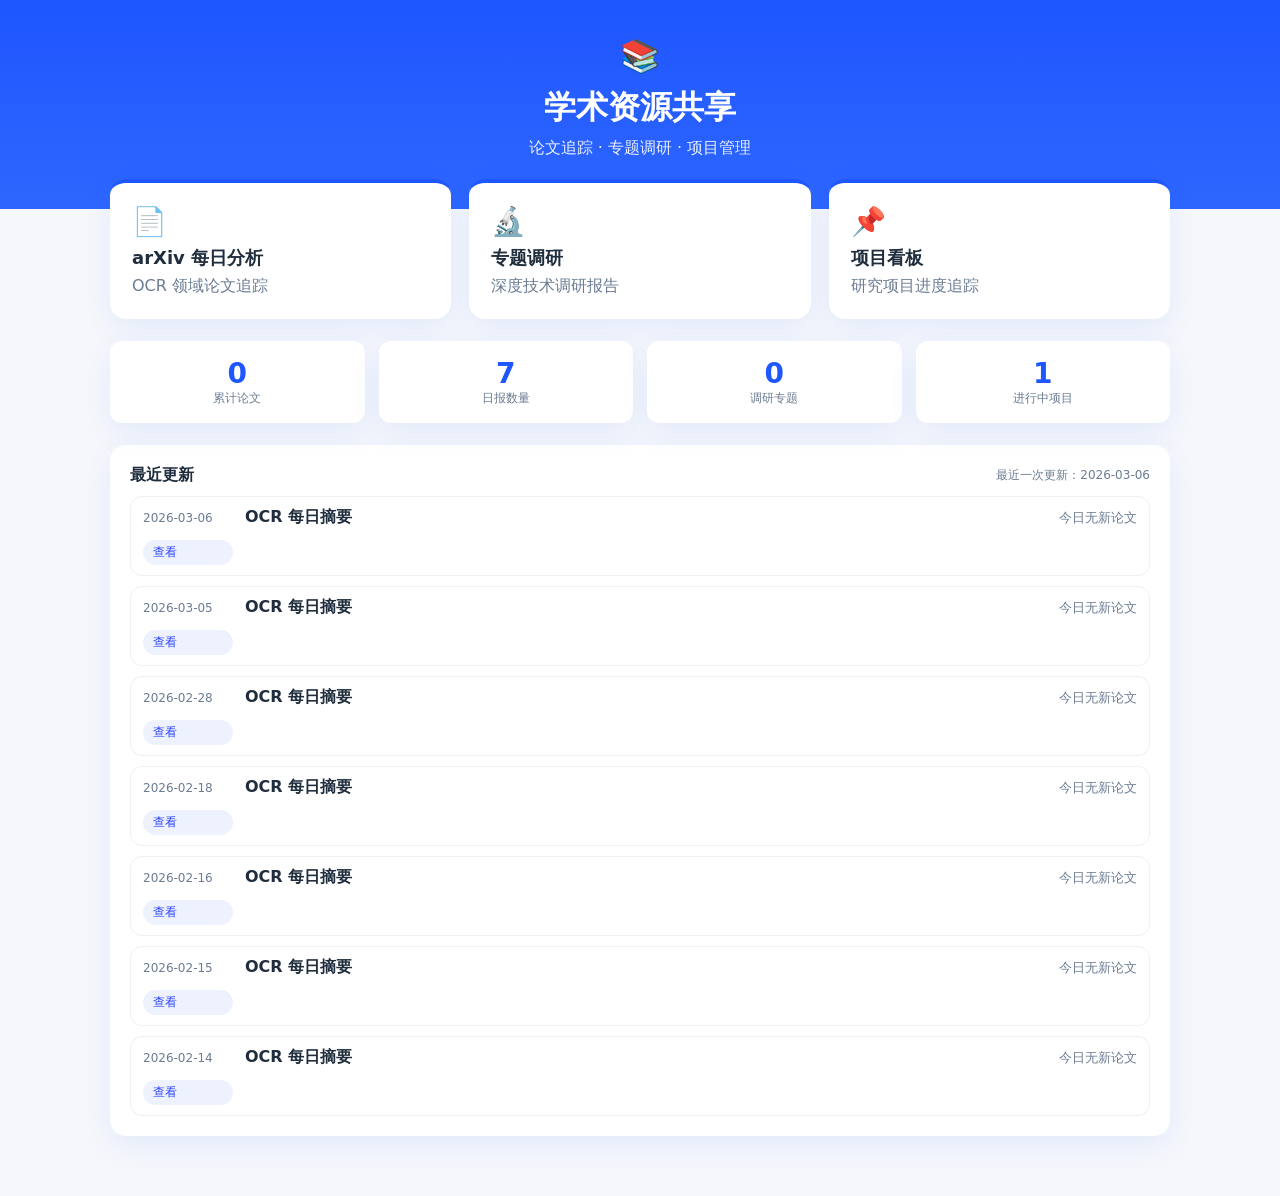
==== docs/index.html @ c4449f1c "Update daily site 2026-03-06" ====
<!doctype html>
<html lang="zh-CN">
<head>
  <meta charset="utf-8" />
  <meta name="viewport" content="width=device-width, initial-scale=1" />
  <title>学术资源共享</title>
  <link rel="stylesheet" href="style.css" />
</head>
<body>
  <div class="hero">
    <div class="hero-inner">
      <div class="logo">📚</div>
      <h1>学术资源共享</h1>
      <p>论文追踪 · 专题调研 · 项目管理</p>
    </div>
  </div>

  <div class="page">
    <section class="cards">
      <div class="card feature">
        <div class="icon">📄</div>
        <h3>arXiv 每日分析</h3>
        <p>OCR 领域论文追踪</p>
      </div>
      <div class="card feature">
        <div class="icon">🔬</div>
        <h3>专题调研</h3>
        <p>深度技术调研报告</p>
      </div>
      <div class="card feature">
        <div class="icon">📌</div>
        <h3>项目看板</h3>
        <p>研究项目进度追踪</p>
      </div>
    </section>

    <section class="stats">
      <div class="stat"><div class="num">0</div><div class="label">累计论文</div></div>
      <div class="stat"><div class="num">7</div><div class="label">日报数量</div></div>
      <div class="stat"><div class="num">0</div><div class="label">调研专题</div></div>
      <div class="stat"><div class="num">1</div><div class="label">进行中项目</div></div>
    </section>

    <section class="updates">
      <div class="updates-header">
        <div class="title">最近更新</div>
        <div class="hint">最近一次更新：2026-03-06</div>
      </div>
      <div class="list">
        <div class="list-item">
          <div class="date">2026-03-06</div>
          <div class="title">OCR 每日摘要</div>
          <div class="desc">今日无新论文</div>
          <a class="tag" href="daily/2026-03-06.html">查看</a>
        </div>
        

        <div class="list-item">
          <div class="date">2026-03-05</div>
          <div class="title">OCR 每日摘要</div>
          <div class="desc">今日无新论文</div>
          <a class="tag" href="daily/2026-03-05.html">查看</a>
        </div>
        

        <div class="list-item">
          <div class="date">2026-02-28</div>
          <div class="title">OCR 每日摘要</div>
          <div class="desc">今日无新论文</div>
          <a class="tag" href="daily/2026-02-28.html">查看</a>
        </div>
        

        <div class="list-item">
          <div class="date">2026-02-18</div>
          <div class="title">OCR 每日摘要</div>
          <div class="desc">今日无新论文</div>
          <a class="tag" href="daily/2026-02-18.html">查看</a>
        </div>
        

        <div class="list-item">
          <div class="date">2026-02-16</div>
          <div class="title">OCR 每日摘要</div>
          <div class="desc">今日无新论文</div>
          <a class="tag" href="daily/2026-02-16.html">查看</a>
        </div>
        

        <div class="list-item">
          <div class="date">2026-02-15</div>
          <div class="title">OCR 每日摘要</div>
          <div class="desc">今日无新论文</div>
          <a class="tag" href="daily/2026-02-15.html">查看</a>
        </div>
        

        <div class="list-item">
          <div class="date">2026-02-14</div>
          <div class="title">OCR 每日摘要</div>
          <div class="desc">今日无新论文</div>
          <a class="tag" href="daily/2026-02-14.html">查看</a>
        </div>
        </div>
    </section>
  </div>
</body>
</html>
---- docs/style.css ----
:root{--blue:#1e56ff;--bg:#f5f7fb;--card:#fff;--text:#1f2d3d;--muted:#6b7c93;--shadow:0 10px 30px rgba(30,86,255,.08);--radius:16px}
*{box-sizing:border-box}body{margin:0;font-family:Inter,system-ui,-apple-system,BlinkMacSystemFont,"Segoe UI",sans-serif;color:var(--text);background:var(--bg)}a{color:inherit;text-decoration:none}
.hero{background:linear-gradient(180deg,#1e56ff 0%,#2e66ff 100%);color:#fff;padding:40px 20px 50px}
.hero-inner{max-width:980px;margin:0 auto;display:flex;flex-direction:column;align-items:center;gap:8px}
.hero .logo{font-size:32px;line-height:1}
.hero h1{margin:6px 0 0;font-size:32px;font-weight:700}
.hero p{margin:0;opacity:.9}
.page{max-width:1100px;margin: -30px auto 60px;padding:0 20px}
.cards{display:grid;grid-template-columns:repeat(3,1fr);gap:18px}
.card{background:var(--card);border-radius:var(--radius);box-shadow:var(--shadow);padding:22px}
.card.feature{border-top:4px solid #1e56ff}
.card .icon{font-size:28px;margin-bottom:8px}
.card h3{margin:6px 0 6px;font-size:18px}
.card p{margin:0;color:var(--muted)}
.stats{display:grid;grid-template-columns:repeat(4,1fr);gap:14px;margin:22px 0}
.stat{background:var(--card);border-radius:12px;box-shadow:var(--shadow);padding:16px;text-align:center}
.stat .num{font-size:28px;color:var(--blue);font-weight:700}
.stat .label{font-size:12px;color:var(--muted)}
.updates{background:var(--card);border-radius:var(--radius);box-shadow:var(--shadow);padding:20px}
.updates-header{display:flex;align-items:center;justify-content:space-between;margin-bottom:10px}
.updates-header .title{font-weight:700}
.updates-header .hint{color:var(--muted);font-size:12px}
.list{display:flex;flex-direction:column;gap:10px}
.list-item{display:grid;grid-template-columns:90px 1fr auto;gap:12px;align-items:center;padding:10px 12px;border:1px solid #eef1f6;border-radius:12px}
.list-item .date{color:var(--muted);font-size:12px}
.list-item .title{font-weight:600}
.list-item .desc{color:var(--muted);font-size:13px}
.tag{background:#eef2ff;color:#2d45ff;padding:4px 10px;border-radius:999px;font-size:12px}
.empty{color:var(--muted)}
.top{display:flex;flex-direction:column;gap:10px;margin-bottom:14px}
.back{color:var(--muted)}
@media(max-width:900px){.cards{grid-template-columns:1fr}.stats{grid-template-columns:repeat(2,1fr)}.list-item{grid-template-columns:1fr}}
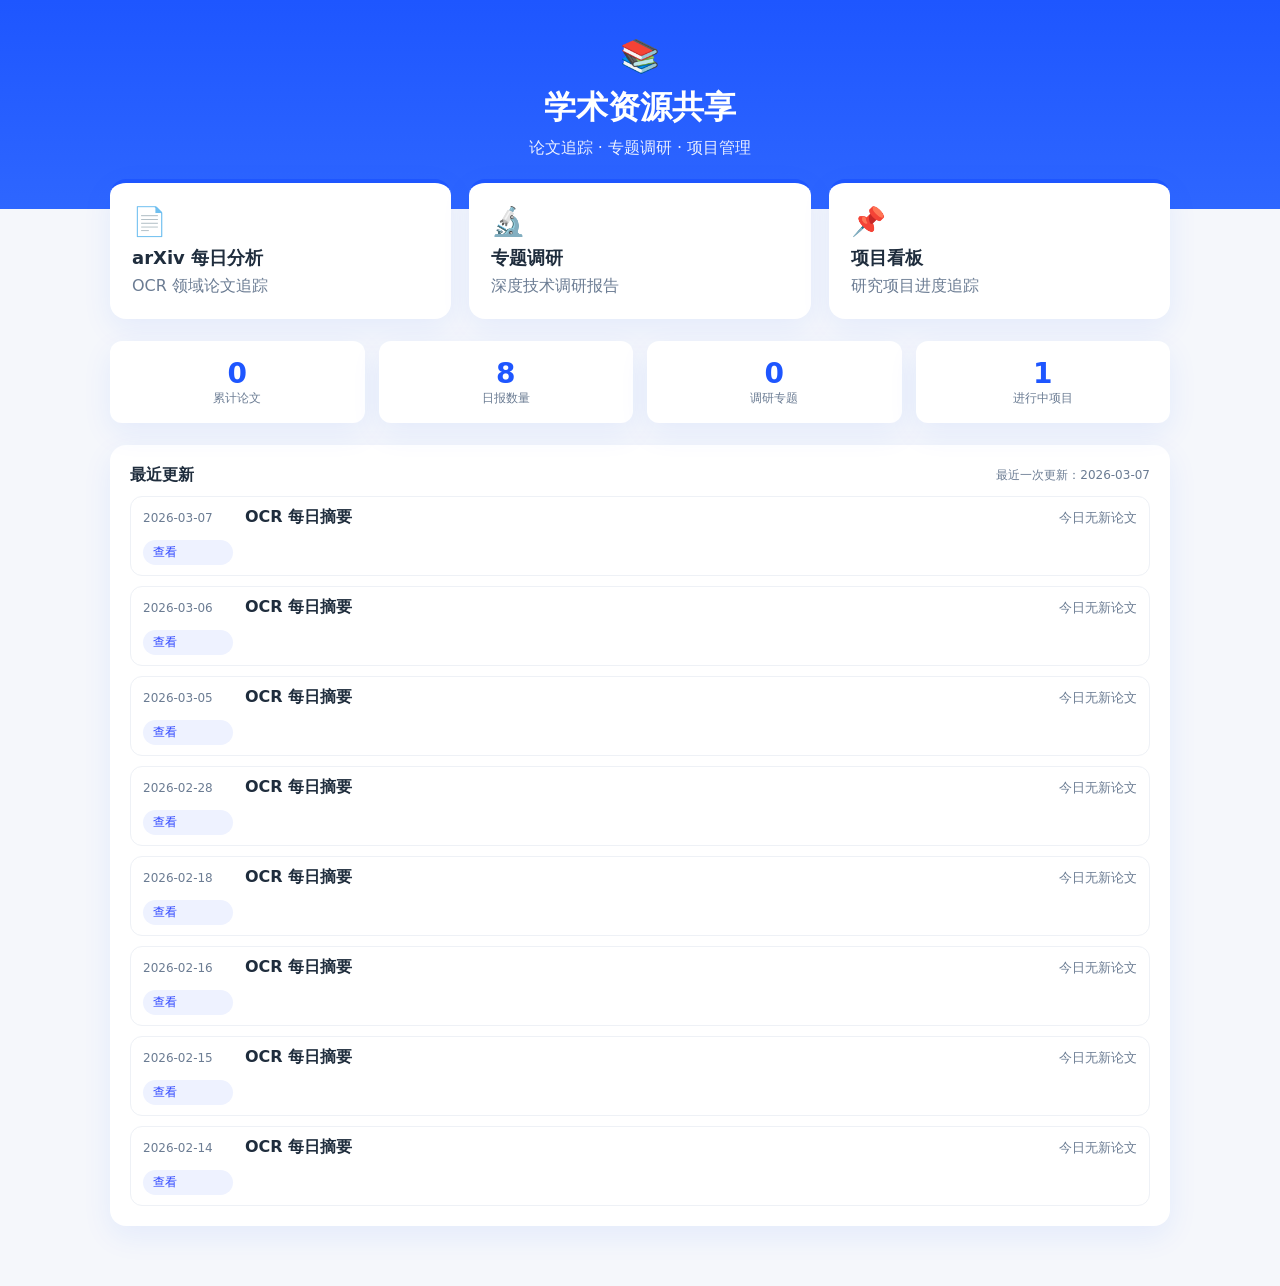
==== commit d2c3ea53: "Update daily site 2026-03-07" ====
--- a/docs/index.html
+++ b/docs/index.html
@@ -36,7 +36,7 @@
 
     <section class="stats">
       <div class="stat"><div class="num">0</div><div class="label">累计论文</div></div>
-      <div class="stat"><div class="num">7</div><div class="label">日报数量</div></div>
+      <div class="stat"><div class="num">8</div><div class="label">日报数量</div></div>
       <div class="stat"><div class="num">0</div><div class="label">调研专题</div></div>
       <div class="stat"><div class="num">1</div><div class="label">进行中项目</div></div>
     </section>
@@ -44,9 +44,17 @@
     <section class="updates">
       <div class="updates-header">
         <div class="title">最近更新</div>
-        <div class="hint">最近一次更新：2026-03-06</div>
+        <div class="hint">最近一次更新：2026-03-07</div>
       </div>
       <div class="list">
+        <div class="list-item">
+          <div class="date">2026-03-07</div>
+          <div class="title">OCR 每日摘要</div>
+          <div class="desc">今日无新论文</div>
+          <a class="tag" href="daily/2026-03-07.html">查看</a>
+        </div>
+        
+
         <div class="list-item">
           <div class="date">2026-03-06</div>
           <div class="title">OCR 每日摘要</div>
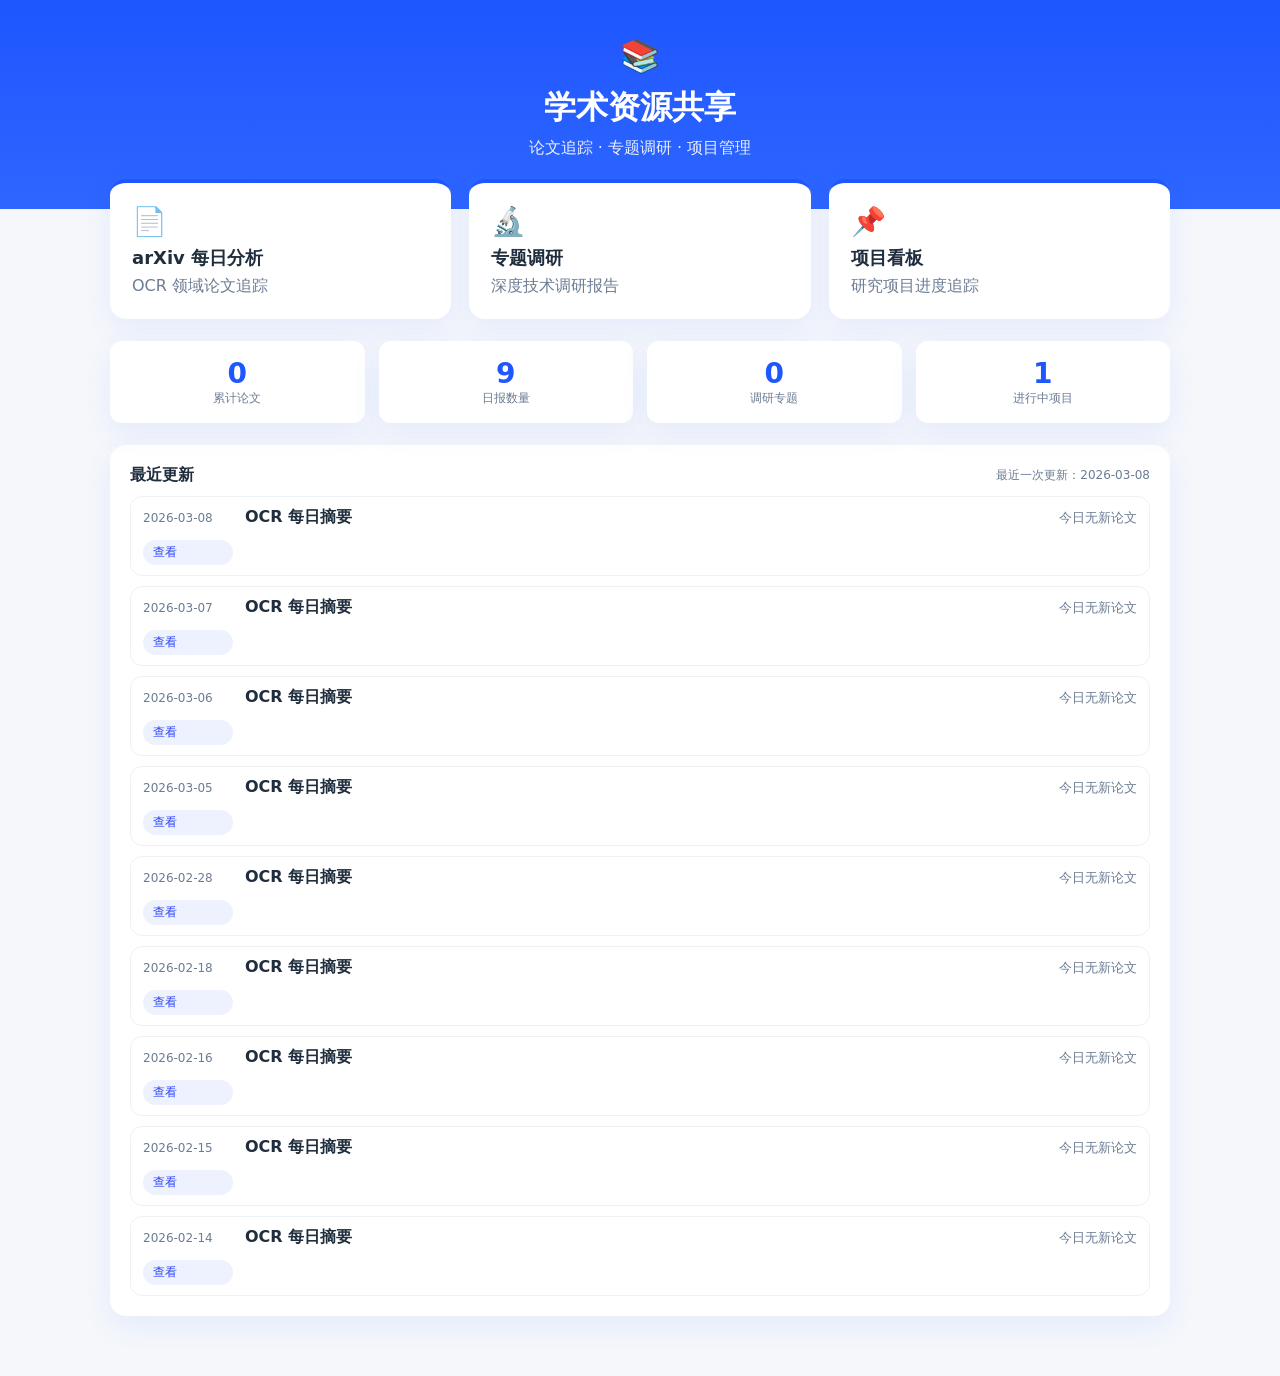
==== commit fcb465dd: "daily: update 2026-03-08" ====
--- a/docs/index.html
+++ b/docs/index.html
@@ -36,7 +36,7 @@
 
     <section class="stats">
       <div class="stat"><div class="num">0</div><div class="label">累计论文</div></div>
-      <div class="stat"><div class="num">8</div><div class="label">日报数量</div></div>
+      <div class="stat"><div class="num">9</div><div class="label">日报数量</div></div>
       <div class="stat"><div class="num">0</div><div class="label">调研专题</div></div>
       <div class="stat"><div class="num">1</div><div class="label">进行中项目</div></div>
     </section>
@@ -44,9 +44,17 @@
     <section class="updates">
       <div class="updates-header">
         <div class="title">最近更新</div>
-        <div class="hint">最近一次更新：2026-03-07</div>
+        <div class="hint">最近一次更新：2026-03-08</div>
       </div>
       <div class="list">
+        <div class="list-item">
+          <div class="date">2026-03-08</div>
+          <div class="title">OCR 每日摘要</div>
+          <div class="desc">今日无新论文</div>
+          <a class="tag" href="daily/2026-03-08.html">查看</a>
+        </div>
+        
+
         <div class="list-item">
           <div class="date">2026-03-07</div>
           <div class="title">OCR 每日摘要</div>
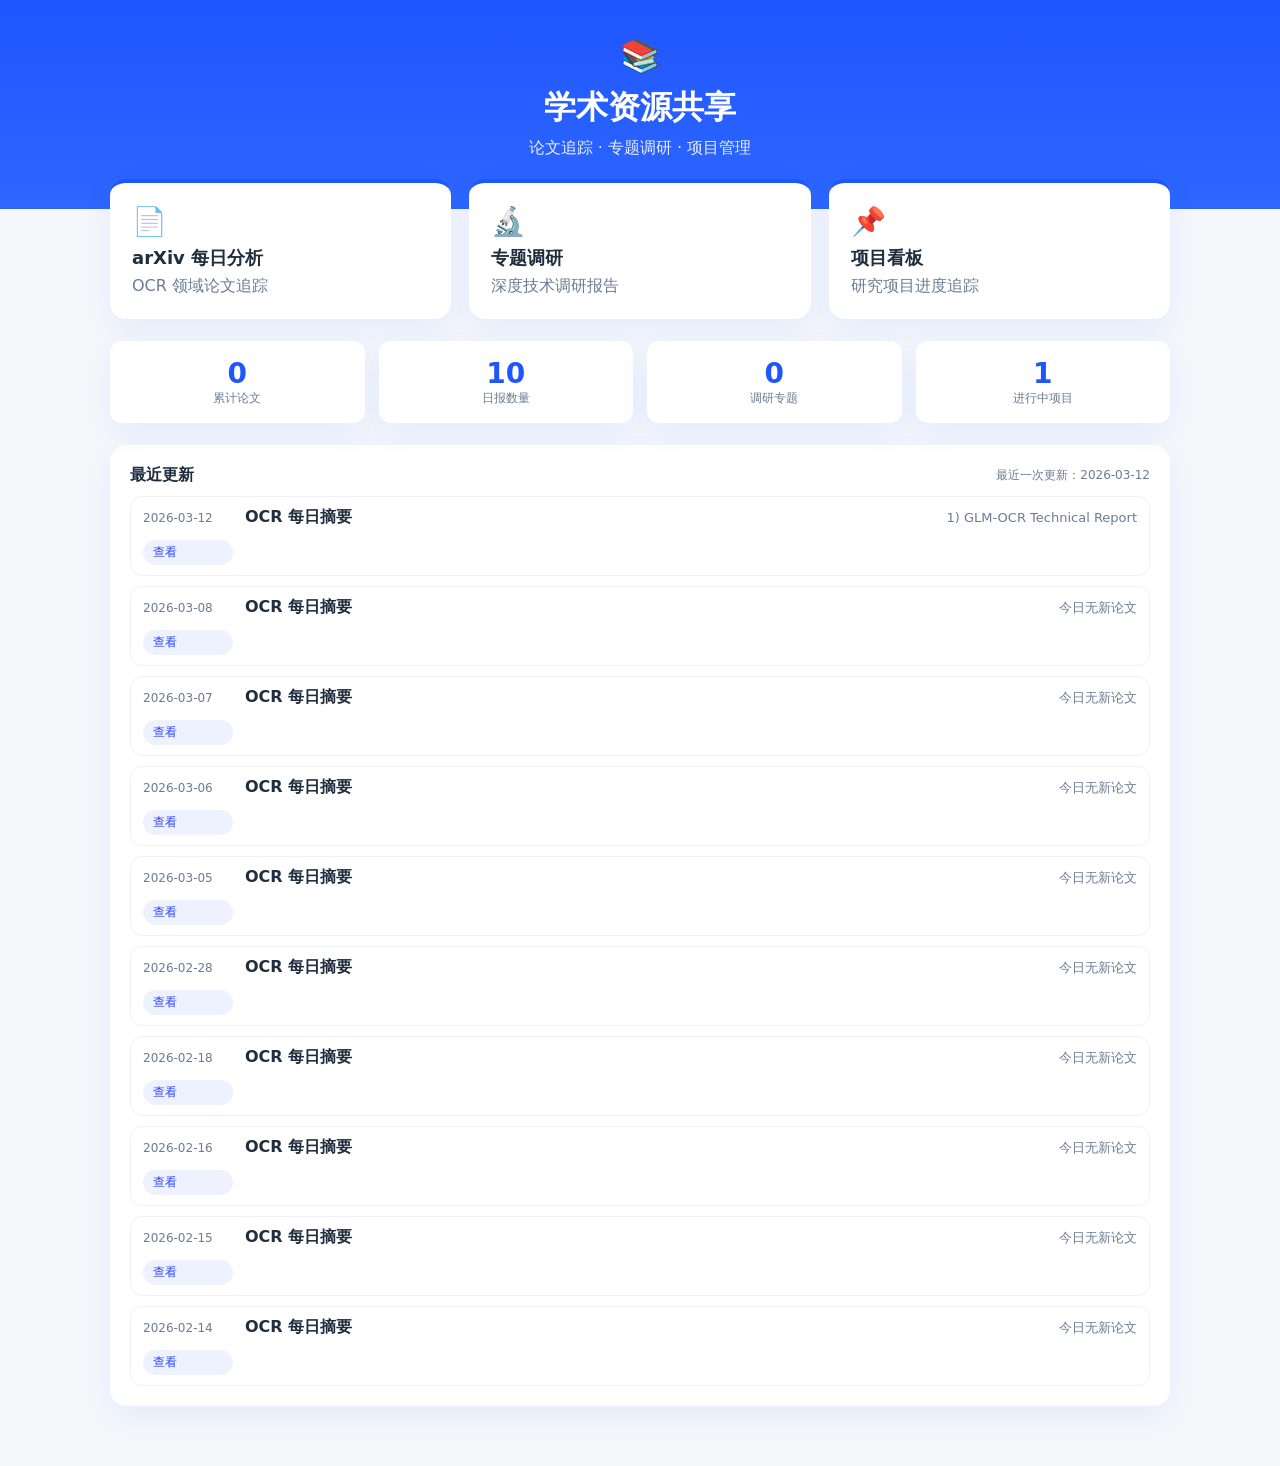
==== commit 3fe5553c: "daily update 2026-03-12" ====
--- a/docs/index.html
+++ b/docs/index.html
@@ -36,7 +36,7 @@
 
     <section class="stats">
       <div class="stat"><div class="num">0</div><div class="label">累计论文</div></div>
-      <div class="stat"><div class="num">9</div><div class="label">日报数量</div></div>
+      <div class="stat"><div class="num">10</div><div class="label">日报数量</div></div>
       <div class="stat"><div class="num">0</div><div class="label">调研专题</div></div>
       <div class="stat"><div class="num">1</div><div class="label">进行中项目</div></div>
     </section>
@@ -44,9 +44,17 @@
     <section class="updates">
       <div class="updates-header">
         <div class="title">最近更新</div>
-        <div class="hint">最近一次更新：2026-03-08</div>
+        <div class="hint">最近一次更新：2026-03-12</div>
       </div>
       <div class="list">
+        <div class="list-item">
+          <div class="date">2026-03-12</div>
+          <div class="title">OCR 每日摘要</div>
+          <div class="desc">1) GLM-OCR Technical Report</div>
+          <a class="tag" href="daily/2026-03-12.html">查看</a>
+        </div>
+        
+
         <div class="list-item">
           <div class="date">2026-03-08</div>
           <div class="title">OCR 每日摘要</div>
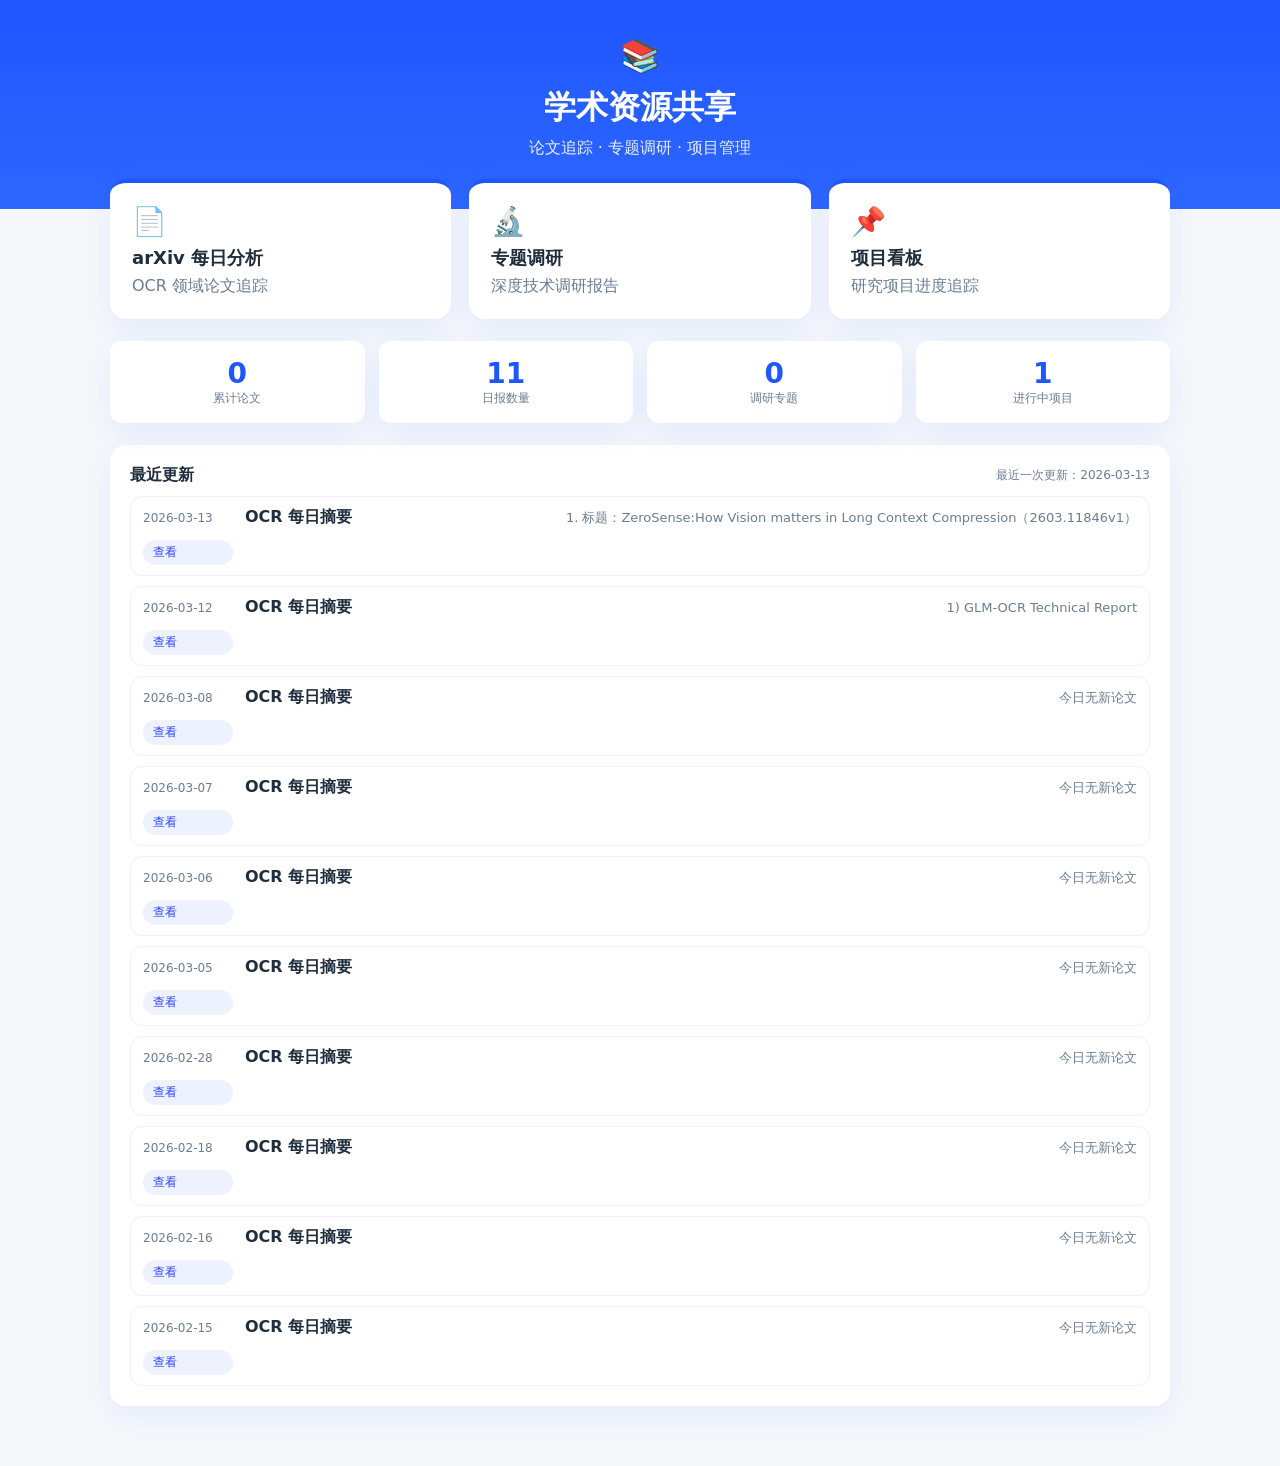
==== commit 04ae6104: "daily: 2026-03-13 ocr summary" ====
--- a/docs/index.html
+++ b/docs/index.html
@@ -36,7 +36,7 @@
 
     <section class="stats">
       <div class="stat"><div class="num">0</div><div class="label">累计论文</div></div>
-      <div class="stat"><div class="num">10</div><div class="label">日报数量</div></div>
+      <div class="stat"><div class="num">11</div><div class="label">日报数量</div></div>
       <div class="stat"><div class="num">0</div><div class="label">调研专题</div></div>
       <div class="stat"><div class="num">1</div><div class="label">进行中项目</div></div>
     </section>
@@ -44,9 +44,17 @@
     <section class="updates">
       <div class="updates-header">
         <div class="title">最近更新</div>
-        <div class="hint">最近一次更新：2026-03-12</div>
+        <div class="hint">最近一次更新：2026-03-13</div>
       </div>
       <div class="list">
+        <div class="list-item">
+          <div class="date">2026-03-13</div>
+          <div class="title">OCR 每日摘要</div>
+          <div class="desc">1. 标题：ZeroSense:How Vision matters in Long Context Compression（2603.11846v1）</div>
+          <a class="tag" href="daily/2026-03-13.html">查看</a>
+        </div>
+        
+
         <div class="list-item">
           <div class="date">2026-03-12</div>
           <div class="title">OCR 每日摘要</div>
@@ -117,14 +125,6 @@
           <div class="desc">今日无新论文</div>
           <a class="tag" href="daily/2026-02-15.html">查看</a>
         </div>
-        
-
-        <div class="list-item">
-          <div class="date">2026-02-14</div>
-          <div class="title">OCR 每日摘要</div>
-          <div class="desc">今日无新论文</div>
-          <a class="tag" href="daily/2026-02-14.html">查看</a>
-        </div>
         </div>
     </section>
   </div>
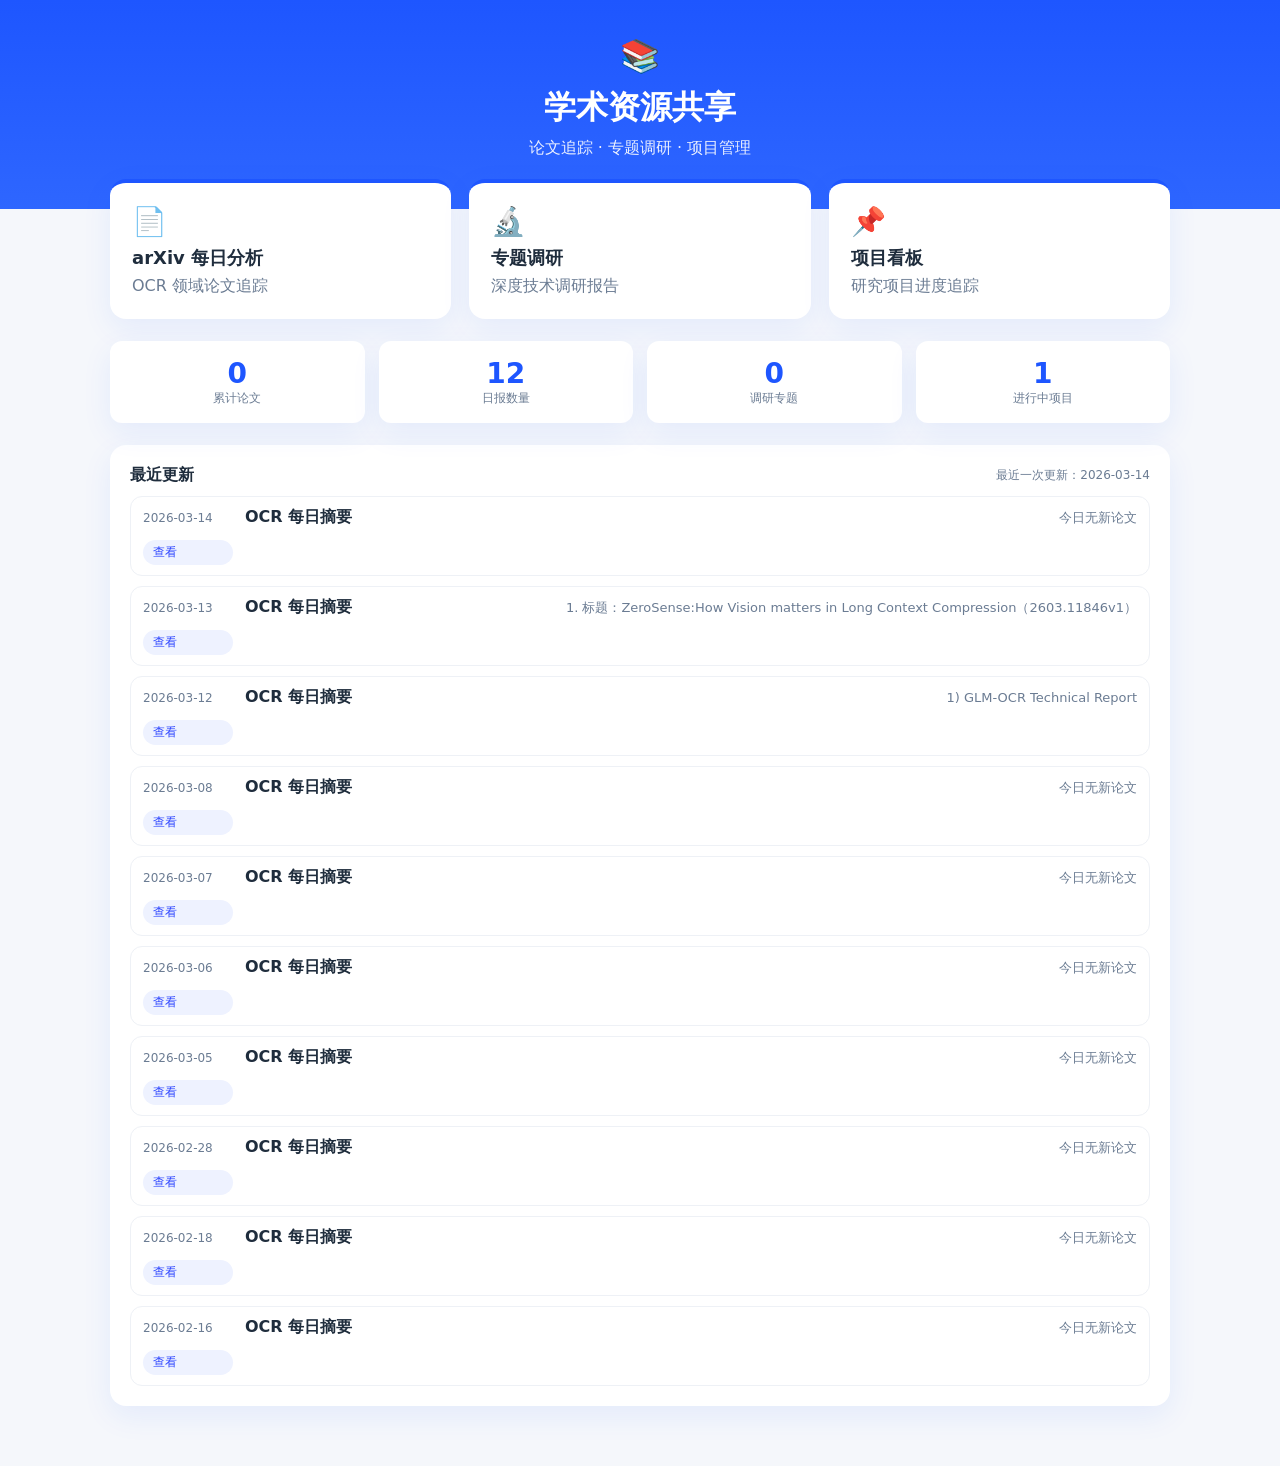
==== commit 59be64b5: "Daily OCR summary 2026-03-14" ====
--- a/docs/index.html
+++ b/docs/index.html
@@ -36,7 +36,7 @@
 
     <section class="stats">
       <div class="stat"><div class="num">0</div><div class="label">累计论文</div></div>
-      <div class="stat"><div class="num">11</div><div class="label">日报数量</div></div>
+      <div class="stat"><div class="num">12</div><div class="label">日报数量</div></div>
       <div class="stat"><div class="num">0</div><div class="label">调研专题</div></div>
       <div class="stat"><div class="num">1</div><div class="label">进行中项目</div></div>
     </section>
@@ -44,9 +44,17 @@
     <section class="updates">
       <div class="updates-header">
         <div class="title">最近更新</div>
-        <div class="hint">最近一次更新：2026-03-13</div>
+        <div class="hint">最近一次更新：2026-03-14</div>
       </div>
       <div class="list">
+        <div class="list-item">
+          <div class="date">2026-03-14</div>
+          <div class="title">OCR 每日摘要</div>
+          <div class="desc">今日无新论文</div>
+          <a class="tag" href="daily/2026-03-14.html">查看</a>
+        </div>
+        
+
         <div class="list-item">
           <div class="date">2026-03-13</div>
           <div class="title">OCR 每日摘要</div>
@@ -117,14 +125,6 @@
           <div class="desc">今日无新论文</div>
           <a class="tag" href="daily/2026-02-16.html">查看</a>
         </div>
-        
-
-        <div class="list-item">
-          <div class="date">2026-02-15</div>
-          <div class="title">OCR 每日摘要</div>
-          <div class="desc">今日无新论文</div>
-          <a class="tag" href="daily/2026-02-15.html">查看</a>
-        </div>
         </div>
     </section>
   </div>
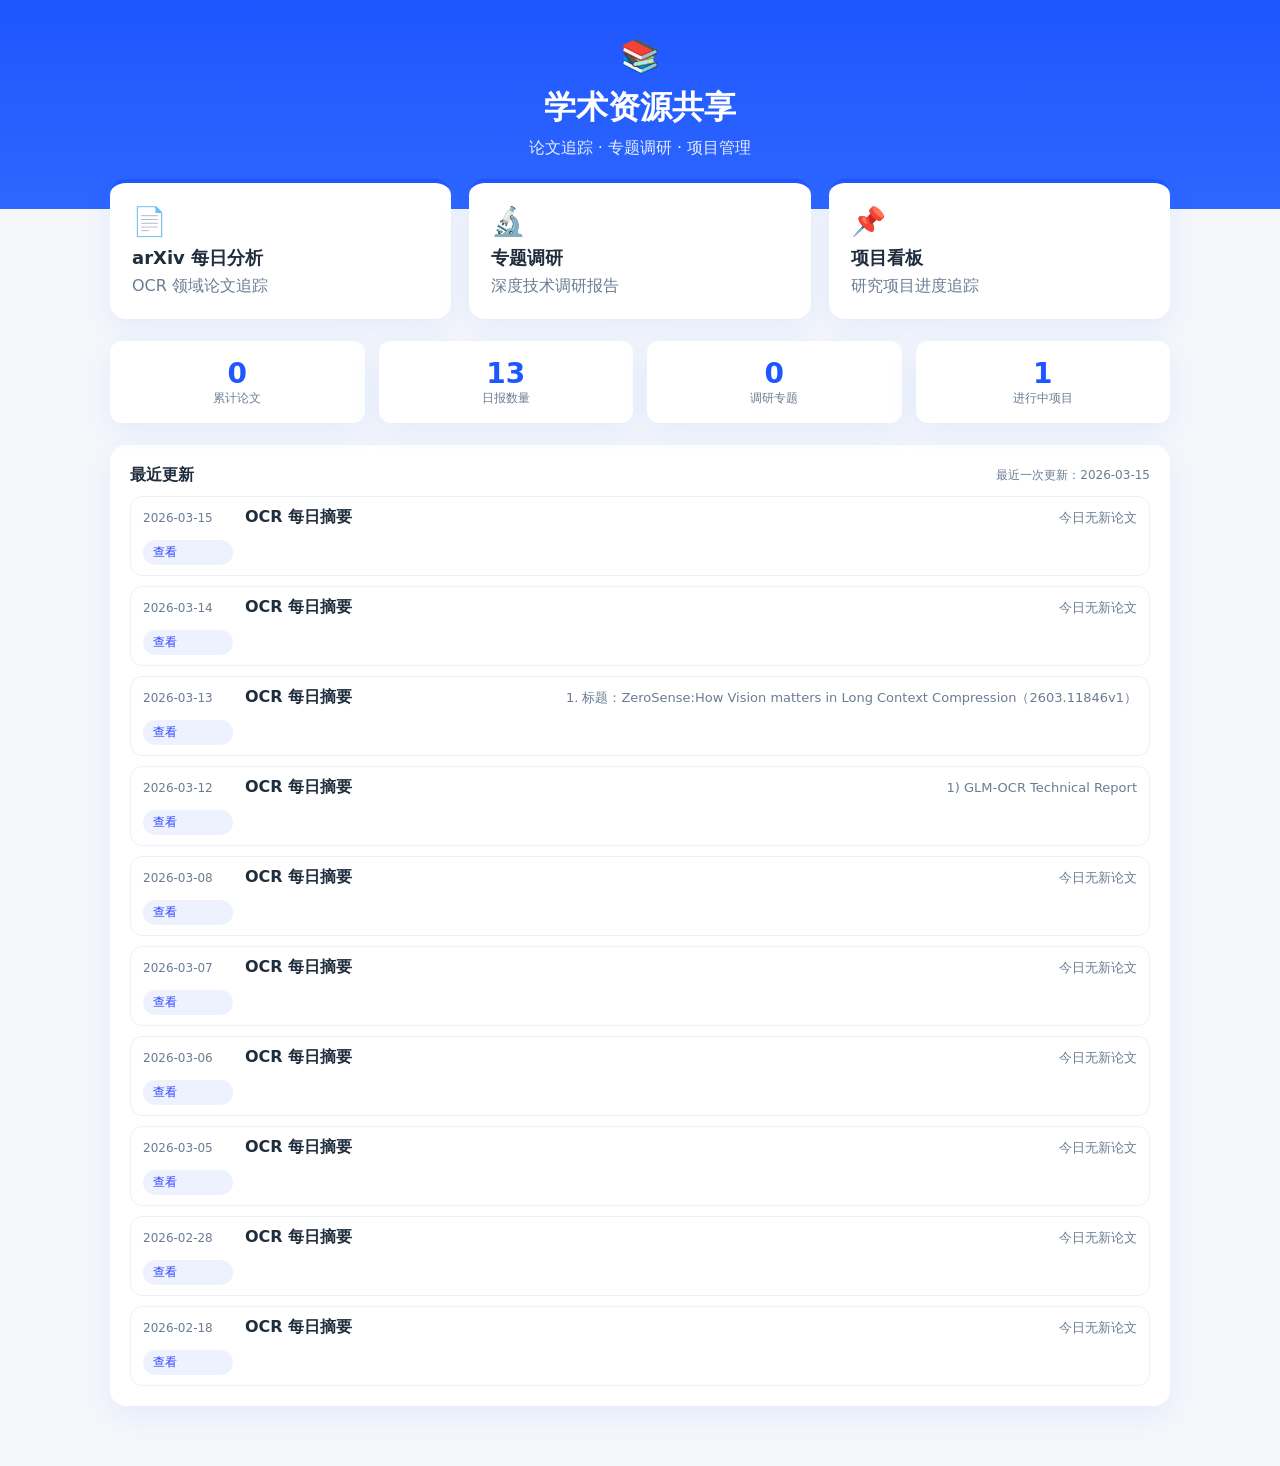
==== commit 5e351b87: "Add OCR daily summary 2026-03-15" ====
--- a/docs/index.html
+++ b/docs/index.html
@@ -36,7 +36,7 @@
 
     <section class="stats">
       <div class="stat"><div class="num">0</div><div class="label">累计论文</div></div>
-      <div class="stat"><div class="num">12</div><div class="label">日报数量</div></div>
+      <div class="stat"><div class="num">13</div><div class="label">日报数量</div></div>
       <div class="stat"><div class="num">0</div><div class="label">调研专题</div></div>
       <div class="stat"><div class="num">1</div><div class="label">进行中项目</div></div>
     </section>
@@ -44,9 +44,17 @@
     <section class="updates">
       <div class="updates-header">
         <div class="title">最近更新</div>
-        <div class="hint">最近一次更新：2026-03-14</div>
+        <div class="hint">最近一次更新：2026-03-15</div>
       </div>
       <div class="list">
+        <div class="list-item">
+          <div class="date">2026-03-15</div>
+          <div class="title">OCR 每日摘要</div>
+          <div class="desc">今日无新论文</div>
+          <a class="tag" href="daily/2026-03-15.html">查看</a>
+        </div>
+        
+
         <div class="list-item">
           <div class="date">2026-03-14</div>
           <div class="title">OCR 每日摘要</div>
@@ -117,14 +125,6 @@
           <div class="desc">今日无新论文</div>
           <a class="tag" href="daily/2026-02-18.html">查看</a>
         </div>
-        
-
-        <div class="list-item">
-          <div class="date">2026-02-16</div>
-          <div class="title">OCR 每日摘要</div>
-          <div class="desc">今日无新论文</div>
-          <a class="tag" href="daily/2026-02-16.html">查看</a>
-        </div>
         </div>
     </section>
   </div>
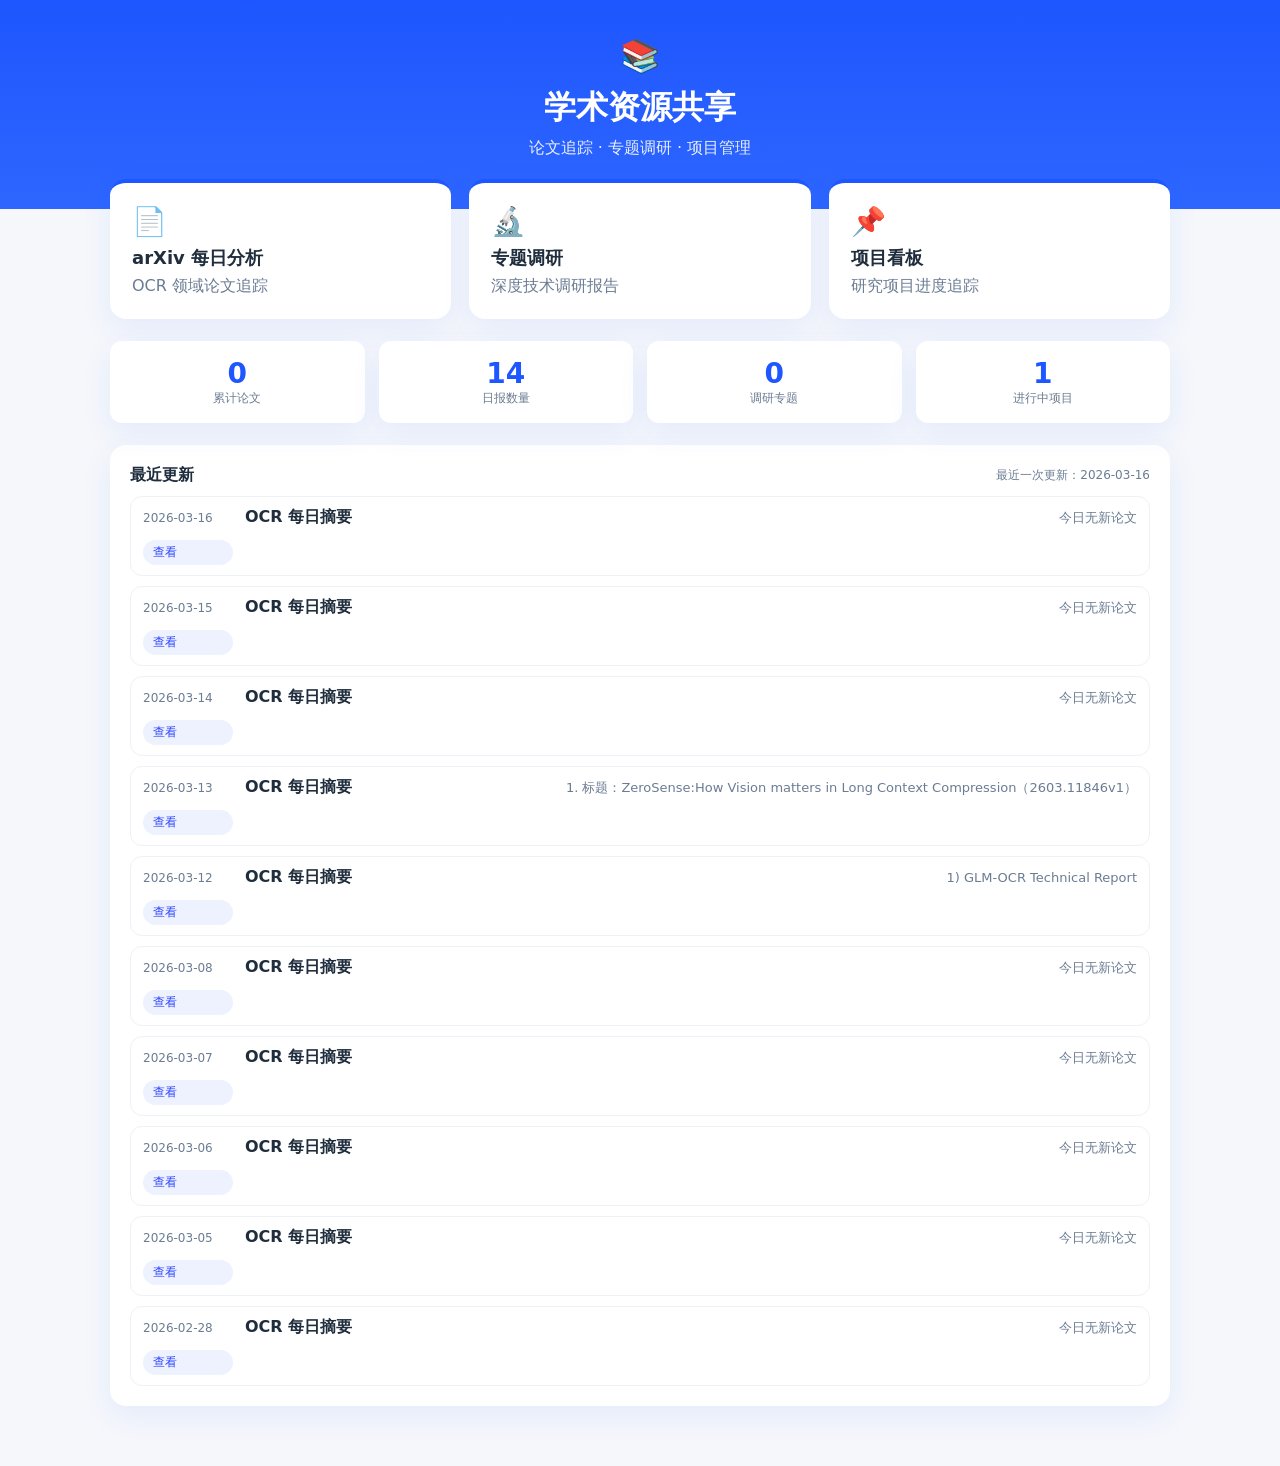
==== commit abaa50f0: "daily ocr summary 2026-03-16" ====
--- a/docs/index.html
+++ b/docs/index.html
@@ -36,7 +36,7 @@
 
     <section class="stats">
       <div class="stat"><div class="num">0</div><div class="label">累计论文</div></div>
-      <div class="stat"><div class="num">13</div><div class="label">日报数量</div></div>
+      <div class="stat"><div class="num">14</div><div class="label">日报数量</div></div>
       <div class="stat"><div class="num">0</div><div class="label">调研专题</div></div>
       <div class="stat"><div class="num">1</div><div class="label">进行中项目</div></div>
     </section>
@@ -44,9 +44,17 @@
     <section class="updates">
       <div class="updates-header">
         <div class="title">最近更新</div>
-        <div class="hint">最近一次更新：2026-03-15</div>
+        <div class="hint">最近一次更新：2026-03-16</div>
       </div>
       <div class="list">
+        <div class="list-item">
+          <div class="date">2026-03-16</div>
+          <div class="title">OCR 每日摘要</div>
+          <div class="desc">今日无新论文</div>
+          <a class="tag" href="daily/2026-03-16.html">查看</a>
+        </div>
+        
+
         <div class="list-item">
           <div class="date">2026-03-15</div>
           <div class="title">OCR 每日摘要</div>
@@ -117,14 +125,6 @@
           <div class="desc">今日无新论文</div>
           <a class="tag" href="daily/2026-02-28.html">查看</a>
         </div>
-        
-
-        <div class="list-item">
-          <div class="date">2026-02-18</div>
-          <div class="title">OCR 每日摘要</div>
-          <div class="desc">今日无新论文</div>
-          <a class="tag" href="daily/2026-02-18.html">查看</a>
-        </div>
         </div>
     </section>
   </div>
